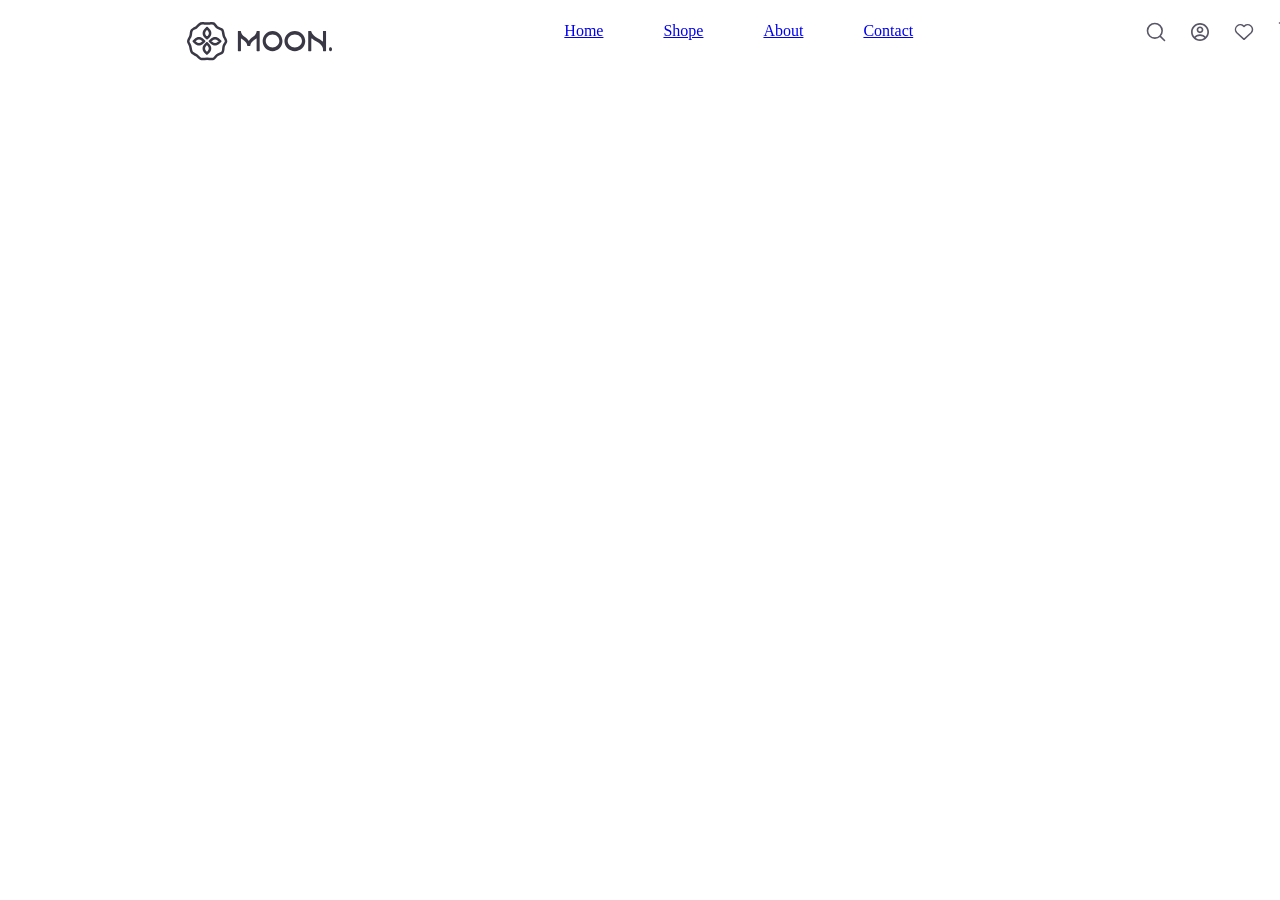
==== indexx.html @ 2fcb5119 "creat a header" ====
<!DOCTYPE html>
<html lang="en">
<head>
    <meta charset="UTF-8">
    <meta name="viewport" content="width=device-width, initial-scale=1.0">
    <title>Document</title>
    <link rel="stylesheet" href="./assets/mainn.css"/>
</head>
<body>
    <div class="header">
        <div class="logo">
            <img src="./images/logo.svg"/>
        </div>
        <div class="list">
            <ul class="ditails">
                <li><a href=#>Home</a></li>
                <li><a href=#>Shope</a></li>
                <li><a href=#>About</a></li>
                <li><a href=#>Contact</a></li>
            </ul>
        </div>
        <div class="icon">
            <ul class="image">
                <li><img src="./images/Search.svg"/></li>
                <li><img src="./images/Avatar.svg"/></li>
                <li><img src="./images/Heart.svg"/></li>
                <li><img src="./images/Shopping cart.svg"/></li>
            </ul>
        </div>
    </div>
    
</body>
</html>
---- assets/mainn.css ----
*{
    margin : 0;
    padding : 0;
    box-sizing: border-box;
}
.header{
    display: flex;
    gap:232.5px;
    padding: 21.84px;
    margin: 0 165px;
}
.list ul{
    list-style-type: none;
    display: flex;
    gap: 60px;
}
.icon ul{
    list-style-type: none;
    display: flex;
    gap: 24px; 
}
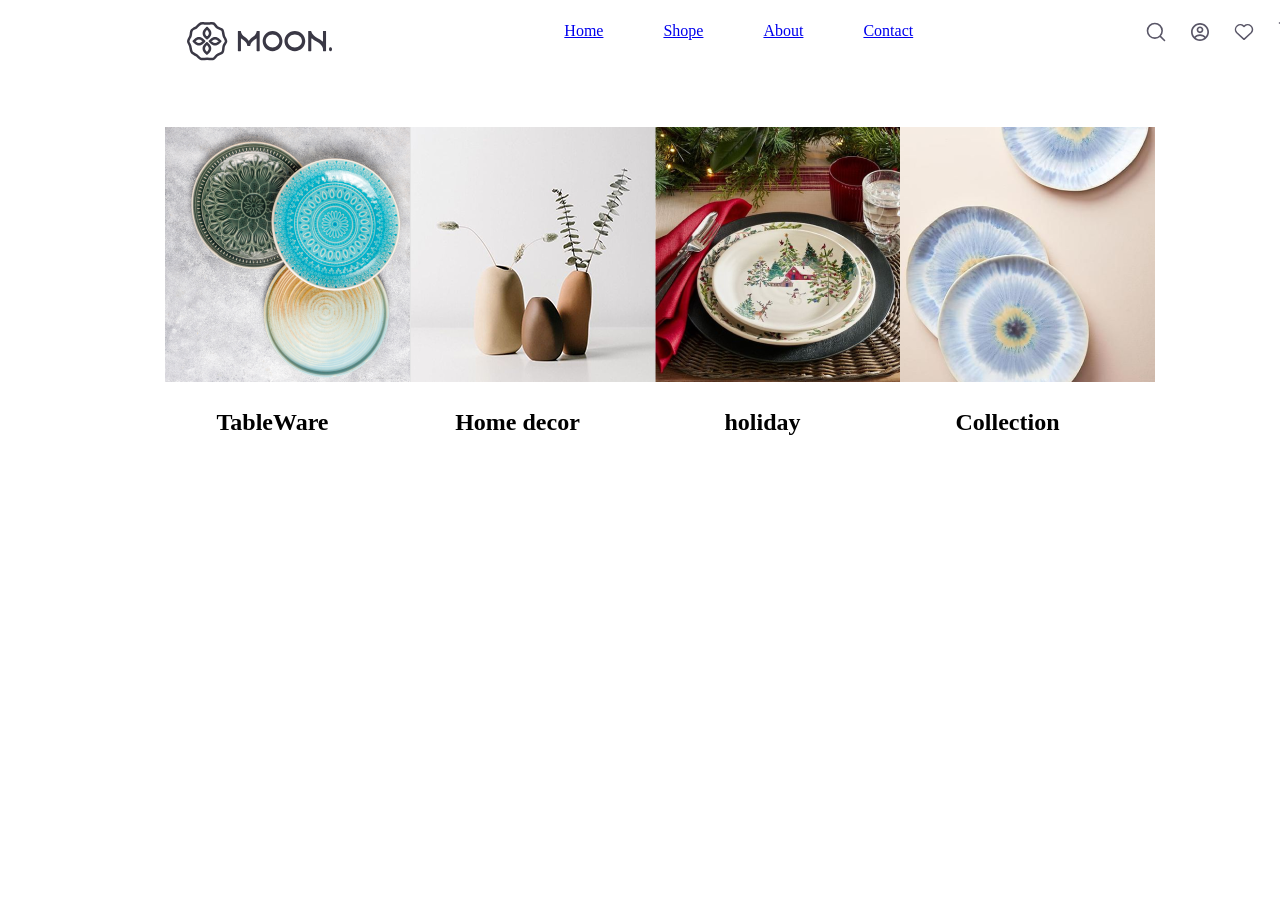
==== commit ac14c7b2: "creat a collection" ====
--- a/indexx.html
+++ b/indexx.html
@@ -1,15 +1,17 @@
 <!DOCTYPE html>
 <html lang="en">
+
 <head>
     <meta charset="UTF-8">
     <meta name="viewport" content="width=device-width, initial-scale=1.0">
     <title>Document</title>
-    <link rel="stylesheet" href="./assets/mainn.css"/>
+    <link rel="stylesheet" href="./assets/mainn.css" />
 </head>
+
 <body>
     <div class="header">
         <div class="logo">
-            <img src="./images/logo.svg"/>
+            <img src="./images/logo.svg" />
         </div>
         <div class="list">
             <ul class="ditails">
@@ -21,13 +23,32 @@
         </div>
         <div class="icon">
             <ul class="image">
-                <li><img src="./images/Search.svg"/></li>
-                <li><img src="./images/Avatar.svg"/></li>
-                <li><img src="./images/Heart.svg"/></li>
-                <li><img src="./images/Shopping cart.svg"/></li>
+                <li><img src="./images/Search.svg" /></li>
+                <li><img src="./images/Avatar.svg" /></li>
+                <li><img src="./images/Heart.svg" /></li>
+                <li><img src="./images/Shopping cart.svg" /></li>
             </ul>
         </div>
     </div>
-    
+    <div class="collections">
+        <div class="collection">
+            <img src="./images/tableware.png"/>
+            <h2>TableWare</h2>
+        </div>
+        <div class="collection">
+            <img src="./images/home decor.png"/>
+            <h2>Home decor</h2>
+        </div>
+        <div class="collection">
+            <img src="./images/holiday.png"/>
+            <h2>holiday</h2>
+        </div>
+        <div class="collection">
+            <img src="./images/collection.png"/>
+            <h2>Collection</h2>
+        </div>
+    </div>
+
 </body>
+
 </html>
--- a/assets/mainn.css
+++ b/assets/mainn.css
@@ -19,3 +19,21 @@
     display: flex;
     gap: 24px; 
 }
+.collections{
+    display: flex;
+    text-align: center;
+    gap: 30px;
+    flex-wrap: wrap;
+    padding-top: 40px;
+    padding-bottom: 40px;
+     margin: 0 165px;
+}
+.collection{
+    width:calc((100% - 90px)/4);
+}
+.img{
+    width:100%;
+}
+h2{
+    margin-top: 23px;
+}
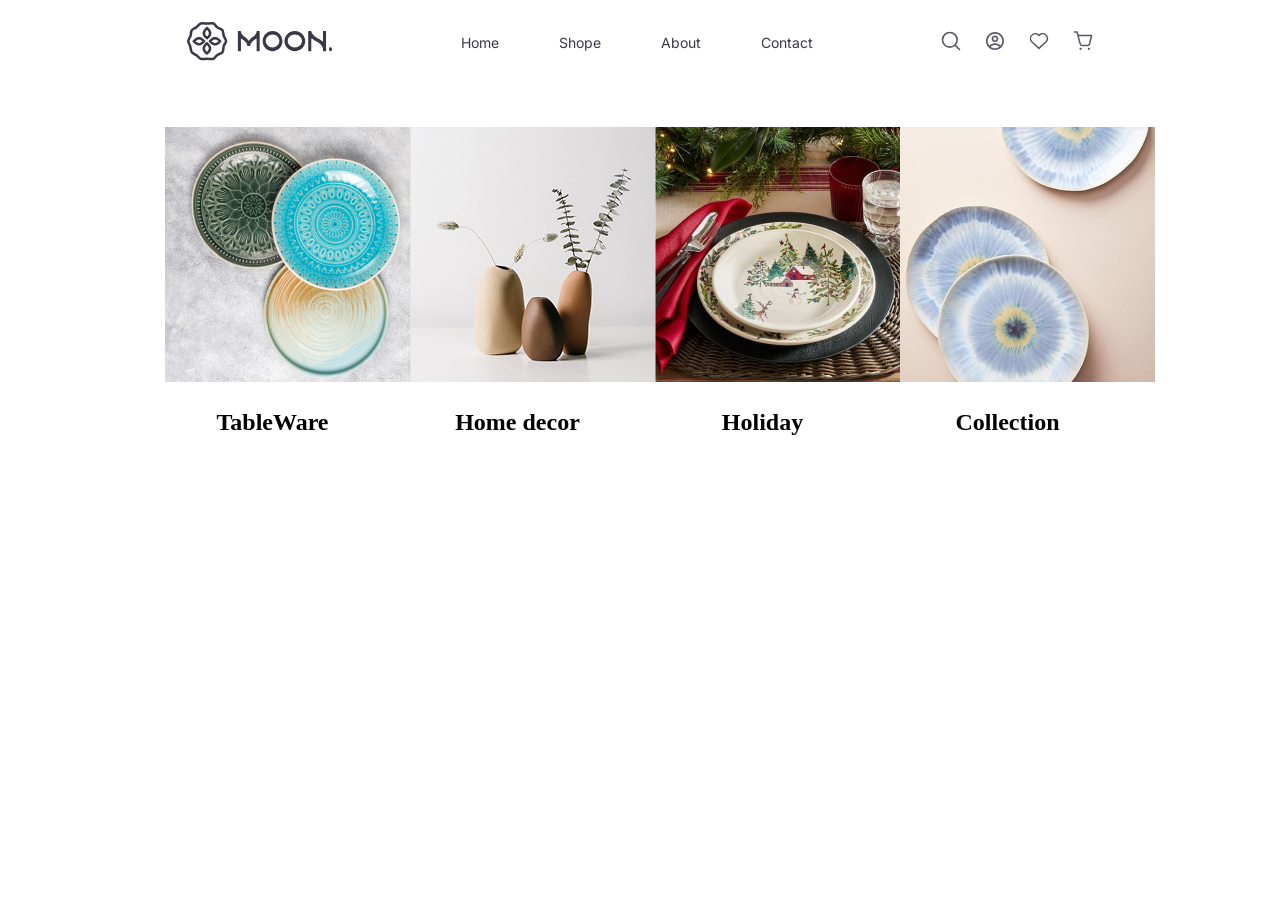
==== commit 60556649: "editing fonts" ====
--- a/indexx.html
+++ b/indexx.html
@@ -5,47 +5,60 @@
     <meta charset="UTF-8">
     <meta name="viewport" content="width=device-width, initial-scale=1.0">
     <title>Document</title>
+    <link rel="preconnect" href="https://fonts.googleapis.com">
+    <link rel="preconnect" href="https://fonts.gstatic.com" crossorigin>
+    <link
+        href="https://fonts.googleapis.com/css2?family=Inter:ital,opsz,wght@0,14..32,100..900;1,14..32,100..900&display=swap"
+        rel="stylesheet">
     <link rel="stylesheet" href="./assets/mainn.css" />
 </head>
 
 <body>
     <div class="header">
-        <div class="logo">
-            <img src="./images/logo.svg" />
-        </div>
-        <div class="list">
-            <ul class="ditails">
-                <li><a href=#>Home</a></li>
-                <li><a href=#>Shope</a></li>
-                <li><a href=#>About</a></li>
-                <li><a href=#>Contact</a></li>
-            </ul>
-        </div>
-        <div class="icon">
-            <ul class="image">
-                <li><img src="./images/Search.svg" /></li>
-                <li><img src="./images/Avatar.svg" /></li>
-                <li><img src="./images/Heart.svg" /></li>
-                <li><img src="./images/Shopping cart.svg" /></li>
-            </ul>
+        <div class="container">
+            <div class="row">
+                <div class="logo">
+                    <img src="./images/logo.svg" />
+                </div>
+                <div class="list">
+                    <ul class="ditails">
+                        <li><a href=#>Home</a></li>
+                        <li><a href=#>Shope</a></li>
+                        <li><a href=#>About</a></li>
+                        <li><a href=#>Contact</a></li>
+                    </ul>
+                </div>
+                <div class="icon">
+                    <ul class="image">
+                        <li><img src="./images/Search.svg" /></li>
+                        <li><img src="./images/Avatar.svg" /></li>
+                        <li><img src="./images/Heart.svg" /></li>
+                        <li><img src="./images/Shopping cart.svg" /></li>
+                    </ul>
+                </div>
+            </div>
         </div>
     </div>
     <div class="collections">
-        <div class="collection">
-            <img src="./images/tableware.png"/>
-            <h2>TableWare</h2>
-        </div>
-        <div class="collection">
-            <img src="./images/home decor.png"/>
-            <h2>Home decor</h2>
-        </div>
-        <div class="collection">
-            <img src="./images/holiday.png"/>
-            <h2>holiday</h2>
-        </div>
-        <div class="collection">
-            <img src="./images/collection.png"/>
-            <h2>Collection</h2>
+        <div class="container">
+            <div class="row">
+                <div class="collection">
+                    <img src="./images/tableware.png" />
+                    <h2>TableWare</h2>
+                </div>
+                <div class="collection">
+                    <img src="./images/home decor.png" />
+                    <h2>Home decor</h2>
+                </div>
+                <div class="collection">
+                    <img src="./images/holiday.png" />
+                    <h2>Holiday</h2>
+                </div>
+                <div class="collection">
+                    <img src="./images/collection.png" />
+                    <h2>Collection</h2>
+                </div>
+            </div>
         </div>
     </div>
 
--- a/assets/mainn.css
+++ b/assets/mainn.css
@@ -4,10 +4,21 @@
     box-sizing: border-box;
 }
 .header{
-    display: flex;
-    gap:232.5px;
+    
     padding: 21.84px;
-    margin: 0 165px;
+    
+    
+}
+.container{
+    margin: 0 auto;
+    width: calc(100% - 330px);
+
+}
+.row{
+        display: flex;
+        justify-content: space-between;
+        align-items: center;
+        flex-wrap: wrap;  
 }
 .list ul{
     list-style-type: none;
@@ -26,14 +37,21 @@
     flex-wrap: wrap;
     padding-top: 40px;
     padding-bottom: 40px;
-     margin: 0 165px;
+    
 }
 .collection{
     width:calc((100% - 90px)/4);
+    text-align: center;
 }
 .img{
     width:100%;
 }
 h2{
     margin-top: 23px;
+}
+a{
+    text-decoration: none;
+    font-size: 14px;
+    font-family: "Inter", sans-serif;
+    color:#3A3845;
 }
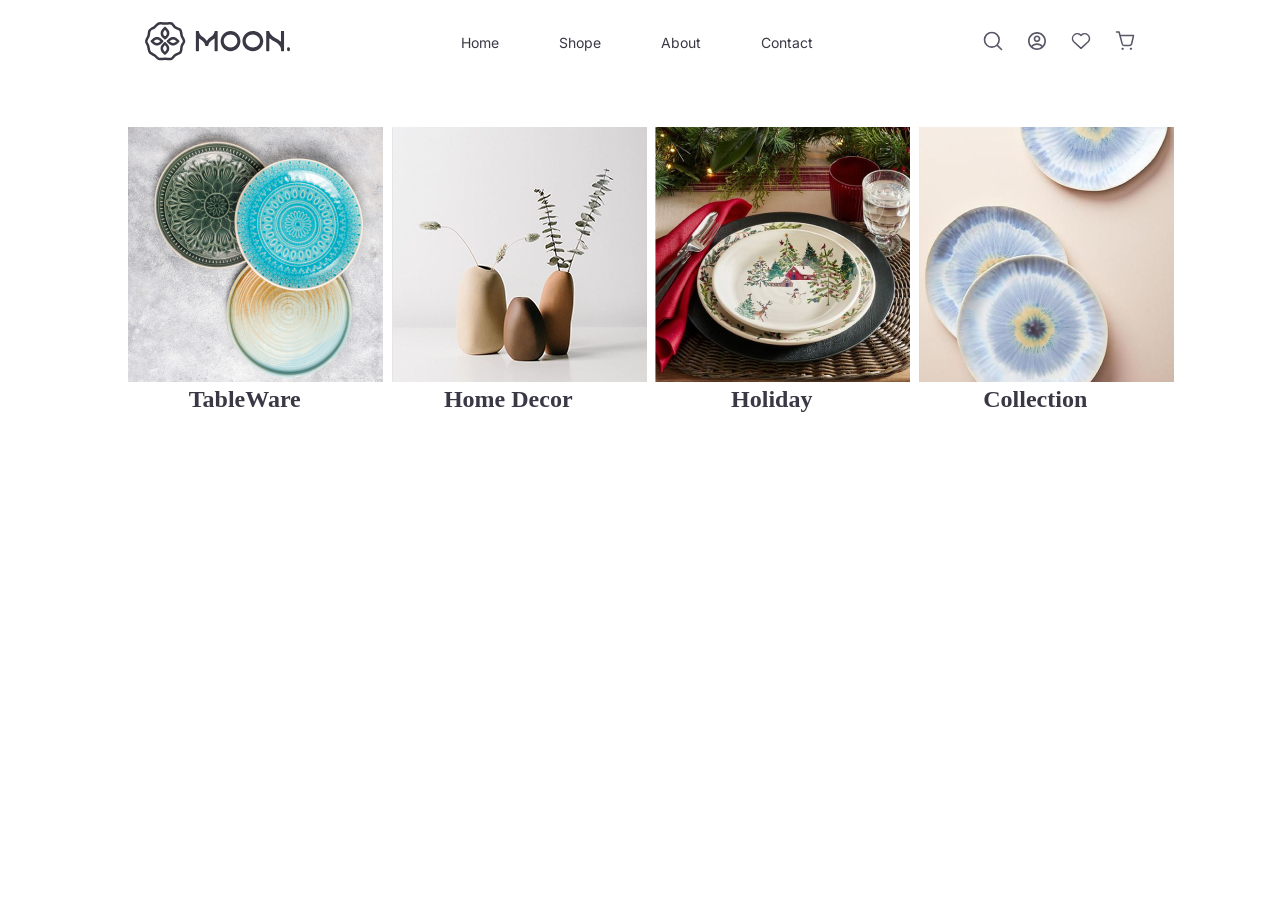
==== commit 9f9f8df7: "creat a responsive header & collection" ====
--- a/indexx.html
+++ b/indexx.html
@@ -17,6 +17,9 @@
     <div class="header">
         <div class="container">
             <div class="row">
+                <div class="menu">
+                    <img src="./images/icons/Menu.svg" />
+                </div>
                 <div class="logo">
                     <img src="./images/logo.svg" />
                 </div>
--- a/assets/mainn.css
+++ b/assets/mainn.css
@@ -1,57 +1,117 @@
-*{
-    margin : 0;
-    padding : 0;
+* {
+    margin: 0;
+    padding: 0;
     box-sizing: border-box;
 }
-.header{
-    
+
+html {
+    --primaryColor: #3A3845;
+}
+
+.header {
+
     padding: 21.84px;
-    
-    
-}
-.container{
-    margin: 0 auto;
-    width: calc(100% - 330px);
+
 
 }
-.row{
-        display: flex;
-        justify-content: space-between;
-        align-items: center;
-        flex-wrap: wrap;  
+
+.container {
+    margin: 0 auto;
+    width: calc(100% - 20%);
+
 }
-.list ul{
+
+.row {
+    display: flex;
+    justify-content: space-between;
+    align-items: center;
+    flex-wrap: wrap;
+}
+
+.list ul {
     list-style-type: none;
     display: flex;
     gap: 60px;
 }
-.icon ul{
+
+.icon ul {
     list-style-type: none;
     display: flex;
-    gap: 24px; 
+    gap: 24px;
 }
-.collections{
+
+.menu {
+    display: none;
+}
+
+.collections {
     display: flex;
     text-align: center;
     gap: 30px;
     flex-wrap: wrap;
     padding-top: 40px;
     padding-bottom: 40px;
-    
+
 }
-.collection{
-    width:calc((100% - 90px)/4);
+
+.collection {
+    width: calc((100% - 90px)/4);
     text-align: center;
 }
-.img{
-    width:100%;
+
+.img {
+    width: 100%;
 }
-h2{
-    margin-top: 23px;
+
+h2 {
+    /*margin-top: 23px;*/
+    text-transform: capitalize;
+    /*color:#3A3845;*/
+    color: var(--primaryColor);
 }
-a{
+
+a {
     text-decoration: none;
     font-size: 14px;
     font-family: "Inter", sans-serif;
-    color:#3A3845;
+    /*color:#3A3845;*/
+    color: var(--primaryColor);
+}
+
+@media screen and (min-width:0) and (max-width:996px) {
+    .list {
+        display: none;
+    }
+
+    .icon {
+        display: none;
+    }
+
+    .menu {
+        display: flex;
+    }
+}
+
+@media screen and (min-width:0) and (max-width:400px) {
+    .collections .row {
+        flex-direction: column;
+    }
+
+    .collection {
+        width: 100%;
+    }
+}
+
+@media screen and (min-width:401px) and (max-width:770px) {
+    .collection {
+        width: calc((100% - 30px)/2);
+
+    }
+}
+
+@media screen and (min-width:771px) and (max-width:900px) {
+    .collection {
+        width: calc((100% - 60px)/3);
+
+    }
 }
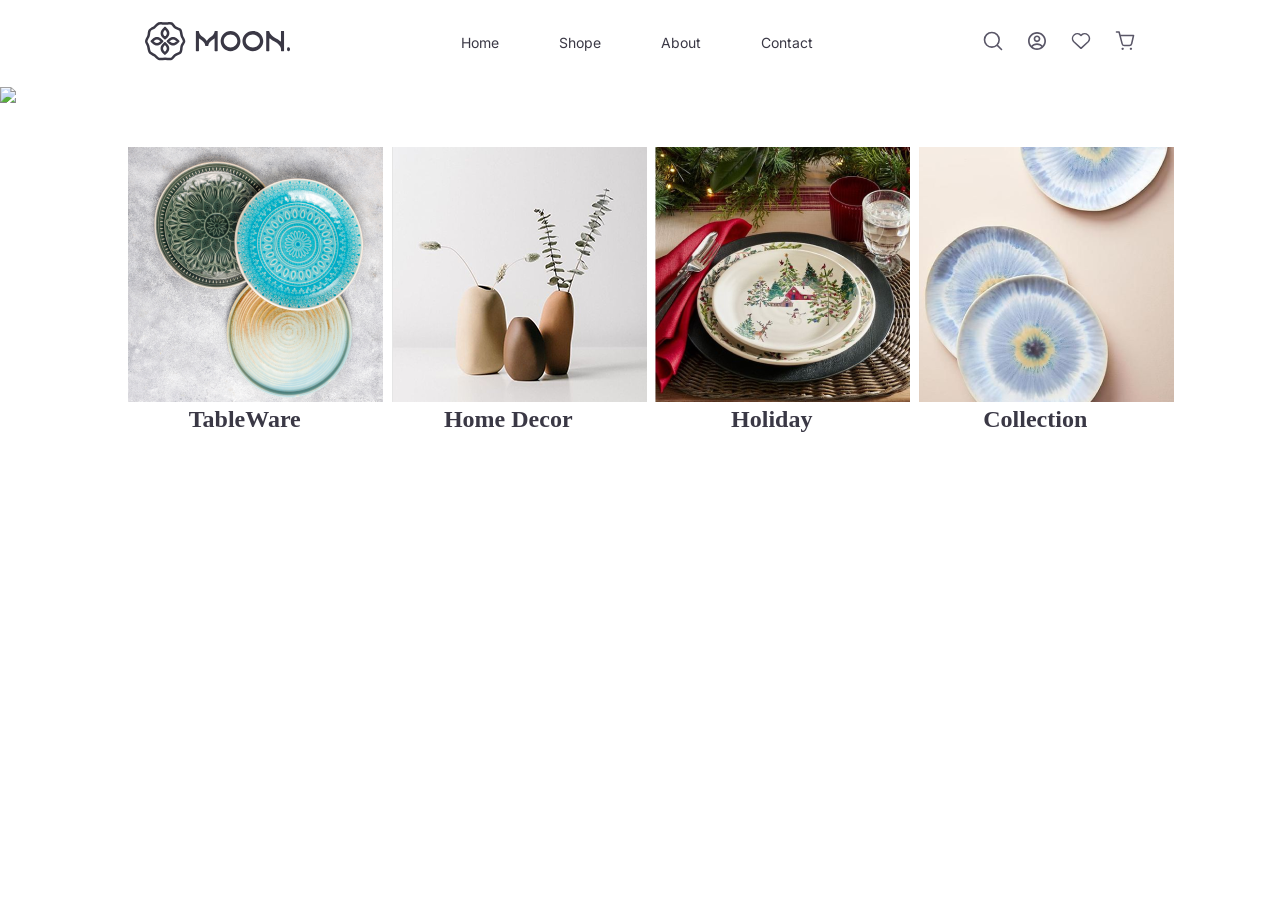
==== commit 243bc81f: "creat hero section" ====
--- a/indexx.html
+++ b/indexx.html
@@ -42,6 +42,9 @@
             </div>
         </div>
     </div>
+    <div clas="hero">
+        <img src="./images/Slider.svg" />
+    </div>
     <div class="collections">
         <div class="container">
             <div class="row">
--- a/assets/mainn.css
+++ b/assets/mainn.css
@@ -13,6 +13,12 @@
     padding: 21.84px;
 
 
+}
+
+.hero {
+    height: 640px;
+    width: 1440px;
+    display: flex;
 }
 
 .container {
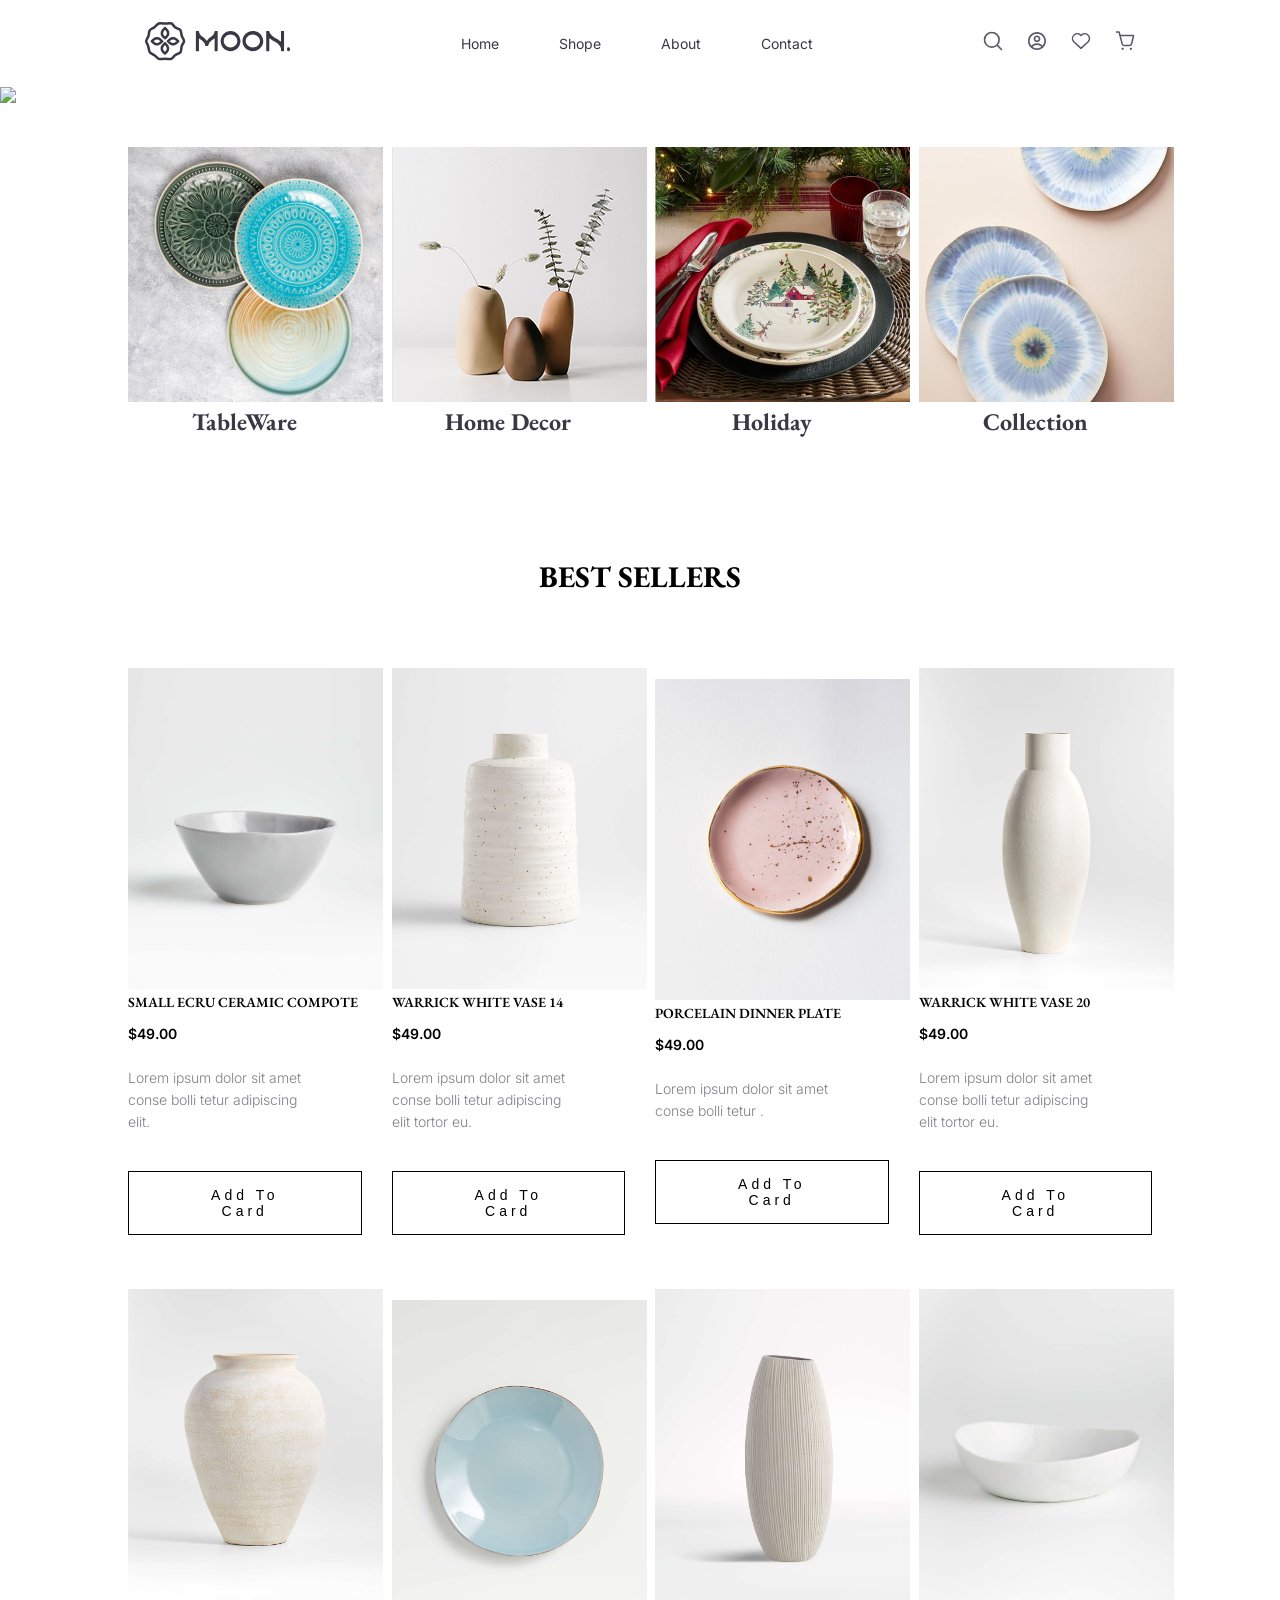
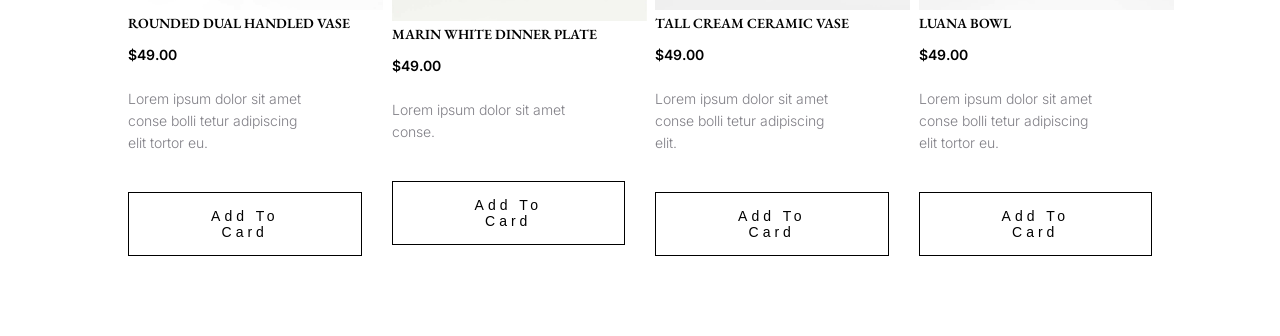
==== commit a9f1e8e1: "creat best sellers section" ====
--- a/indexx.html
+++ b/indexx.html
@@ -8,7 +8,7 @@
     <link rel="preconnect" href="https://fonts.googleapis.com">
     <link rel="preconnect" href="https://fonts.gstatic.com" crossorigin>
     <link
-        href="https://fonts.googleapis.com/css2?family=Inter:ital,opsz,wght@0,14..32,100..900;1,14..32,100..900&display=swap"
+        href="https://fonts.googleapis.com/css2?family=EB+Garamond:ital,wght@0,400..800;1,400..800&family=Inter:ital,opsz,wght@0,14..32,100..900;1,14..32,100..900&display=swap"
         rel="stylesheet">
     <link rel="stylesheet" href="./assets/mainn.css" />
 </head>
@@ -68,6 +68,102 @@
         </div>
     </div>
 
+    <div class="best_sellers">
+        <h2>Best Sellers</h2>
+        <div class="container">
+            <div class="row">
+                <div class="item">
+                    <div class="item-img">
+                        <img src="./images/Image.svg" />
+                    </div>
+                    <div class="item-info">
+                        <h3>Small Ecru Ceramic Compote</h3>
+                        <span class="price">$49.00</span>
+                        <p>Lorem ipsum dolor sit amet conse bolli tetur adipiscing elit.</p>
+                        <button class="add-to-card">Add To Card</button>
+                    </div>
+                </div>
+                <div class="item">
+                    <div class="item-img">
+                        <img src="./images/Image (1).svg" />
+                    </div>
+                    <div class="item-info">
+                        <h3>Warrick White Vase 14</h3>
+                        <span class="price">$49.00</span>
+                        <p>Lorem ipsum dolor sit amet conse bolli tetur adipiscing elit tortor eu.</p>
+                        <button class="add-to-card">Add To Card</button>
+                    </div>
+                </div>
+                <div class="item">
+                    <div class="item-img">
+                        <img src="./images/Image (2).svg" />
+                    </div>
+                    <div class="item-info">
+                        <h3>Porcelain Dinner Plate</h3>
+                        <span class="price">$49.00</span>
+                        <p>Lorem ipsum dolor sit amet conse bolli tetur .</p>
+                        <button class="add-to-card">Add To Card</button>
+                    </div>
+                </div>
+                <div class="item">
+                    <div class="item-img">
+                        <img src="./images/Image (3).svg" />
+                    </div>
+                    <div class="item-info">
+                        <h3>Warrick White Vase 20</h3>
+                        <span class="price">$49.00</span>
+                        <p>Lorem ipsum dolor sit amet conse bolli tetur adipiscing elit tortor eu.</p>
+                        <button class="add-to-card">Add To Card</button>
+                    </div>
+                </div>
+                <div class="item">
+                    <div class="item-img">
+                        <img src="./images/Image (4).svg" />
+                    </div>
+                    <div class="item-info">
+                        <h3>Rounded Dual Handled Vase</h3>
+                        <span class="price">$49.00</span>
+                        <p>Lorem ipsum dolor sit amet conse bolli tetur adipiscing elit tortor eu.</p>
+                        <button class="add-to-card">Add To Card</button>
+                    </div>
+                </div>
+                <div class="item">
+                    <div class="item-img">
+                        <img src="./images/Image (9).svg" />
+                    </div>
+                    <div class="item-info">
+                        <h3>Marin White Dinner Plate</h3>
+                        <span class="price">$49.00</span>
+                        <p>Lorem ipsum dolor sit amet conse.</p>
+                        <button class="add-to-card">Add To Card</button>
+                    </div>
+                </div>
+                <div class="item">
+                    <div class="item-img">
+                        <img src="./images/Image (8).svg" />
+                    </div>
+                    <div class="item-info">
+                        <h3>Tall Cream Ceramic Vase</h3>
+                        <span class="price">$49.00</span>
+                        <p>Lorem ipsum dolor sit amet conse bolli tetur adipiscing elit.</p>
+                        <button class="add-to-card">Add To Card</button>
+                    </div>
+                </div>
+                <div class="item">
+                    <div class="item-img">
+                        <img src="./images/Image (7).svg" />
+                    </div>
+                    <div class="item-info">
+                        <h3>Luana Bowl</h3>
+                        <span class="price">$49.00</span>
+                        <p>Lorem ipsum dolor sit amet conse bolli tetur adipiscing elit tortor eu.</p>
+                        <button class="add-to-card">Add To Card</button>
+                    </div>
+                </div>
+            </div>
+        </div>
+    </div>
+
 </body>
 
 </html>
--- a/assets/mainn.css
+++ b/assets/mainn.css
@@ -6,6 +6,20 @@
 
 html {
     --primaryColor: #3A3845;
+    --primaryfont: "Inter";
+}
+
+h1,
+h2,
+h3,
+h4,
+h5,
+h6 {
+    font-family: "EB Garamond", serif;
+}
+
+body {
+    font-family: var(--primaryfont);
 }
 
 .header {
@@ -13,6 +27,14 @@
     padding: 21.84px;
 
 
+}
+
+.header a {
+    text-decoration: none;
+    font-size: 14px;
+    font-family: "Inter", sans-serif;
+    /*color:#3A3845;*/
+    color: var(--primaryColor);
 }
 
 .hero {
@@ -60,29 +82,25 @@
 
 }
 
-.collection {
-    width: calc((100% - 90px)/4);
-    text-align: center;
-}
-
-.img {
-    width: 100%;
-}
-
-h2 {
+.collections h2 {
     /*margin-top: 23px;*/
     text-transform: capitalize;
     /*color:#3A3845;*/
     color: var(--primaryColor);
 }
 
-a {
-    text-decoration: none;
-    font-size: 14px;
-    font-family: "Inter", sans-serif;
-    /*color:#3A3845;*/
-    color: var(--primaryColor);
-}
+.collection {
+    width: calc((100% - 90px)/4);
+    text-align: center;
+}
+
+
+.img {
+    width: 100%;
+}
+
+
+
 
 @media screen and (min-width:0) and (max-width:996px) {
     .list {
@@ -120,4 +138,81 @@
         width: calc((100% - 60px)/3);
 
     }
+}
+
+.demo img {
+    width: 555px;
+    height: 348px;
+}
+
+.best_sellers {
+    text-align: center;
+    padding: 80px 0;
+}
+.best_sellers .item {
+    text-align: left;
+}
+.best_sellers h2{
+    font-size: 30px;
+    font-weight:  700;
+    text-transform: uppercase;
+    letter-spacing: 0;
+    margin-bottom: 48px;
+}
+.best_sellers h3{
+    font-size: 14px;
+    font-weight:  600;
+    text-transform: uppercase;
+    letter-spacing: 6%;
+    margin-bottom: 12px;
+}
+.best_sellers .price{
+    font-size: 14px;
+    font-weight:  600;
+}
+.best_sellers p{
+    color: #807F86;
+    width:80%;
+    font-size: 14px;
+    font-weight:  300;
+    line-height: 22px;
+    margin-top: 24px;
+    margin-bottom: 38px;
+}
+.best_sellers .add-to-card{
+    padding:15px 81px;
+    background-color: #fff;
+    border: 1px solid #000;
+    letter-spacing: 4px;
+    font-size: 14px;
+    font-weight: 400;
+    width: 100%;
+}
+.best_sellers .item{
+    margin-top: 24px;
+    width:calc((100% - 90px)/4);
+}
+.best_sellers .row{
+    gap:30px;
+}
+@media screen and (min-width:0) and (max-width:400px){
+    .best_sellers .item{
+        width:100%;
+    }
+}
+@media screen and (min-width:401px) and (max-width:700px){
+    .best_sellers .item{
+        width:calc((100% - 30px)/2);
+    }
+        .best_sellers .add-to-card{
+        padding: 15px 50px;
+    }
+}
+@media screen and (min-width:701px) and (max-width:960px){
+    .best_sellers .item{
+        width:calc((100% - 60px)/3);
+    }
+    .best_sellers .add-to-card{
+        padding: 15px 50px;
+    }
 }
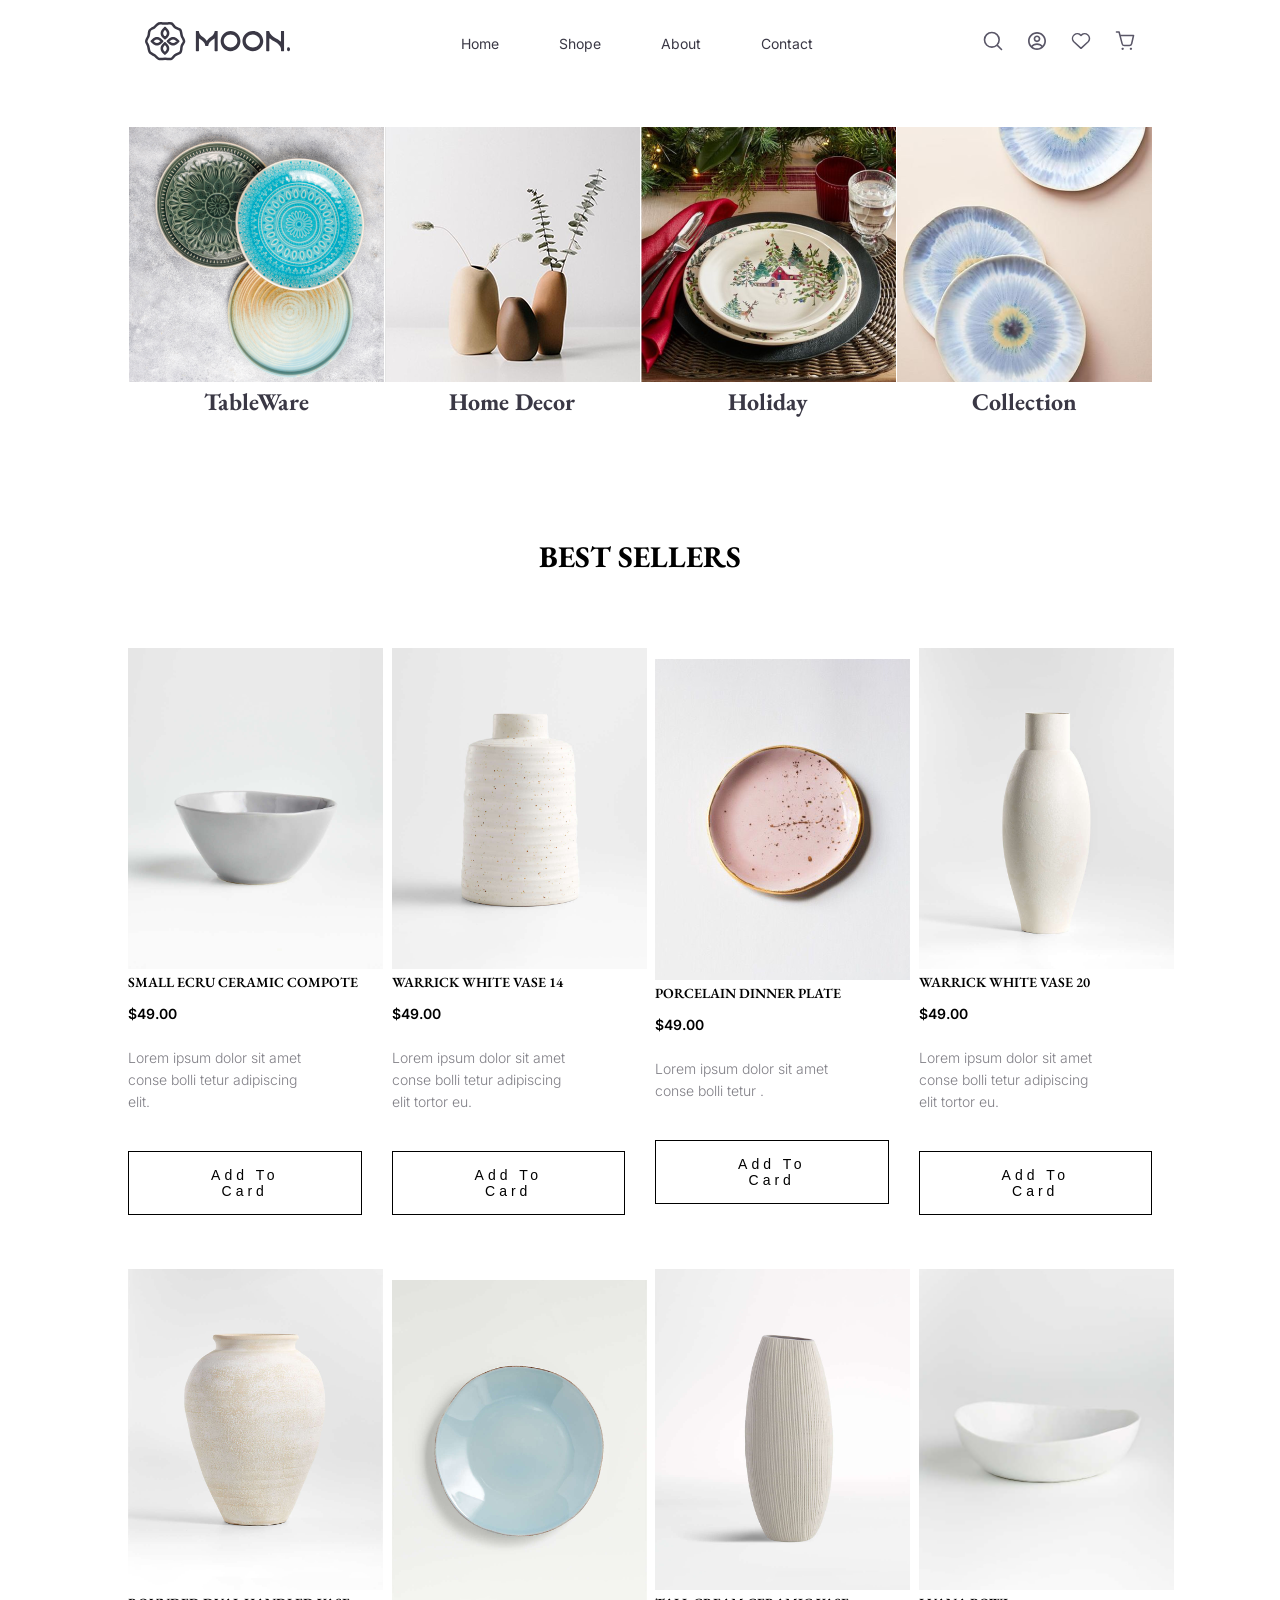
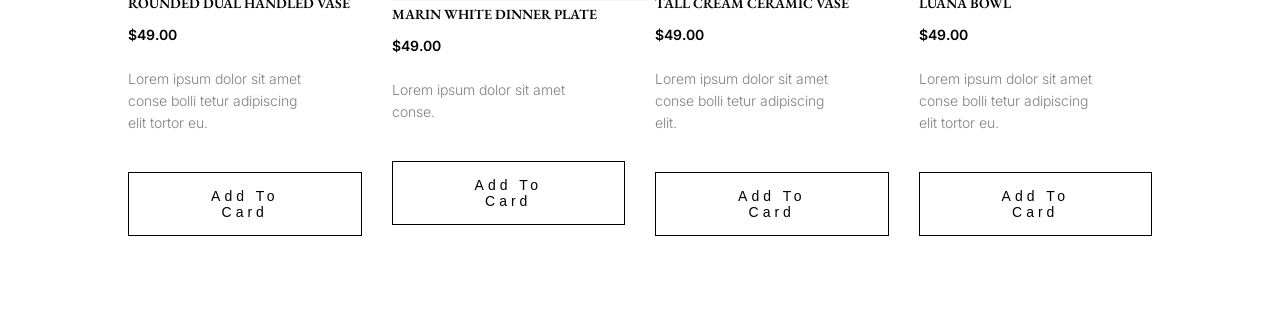
==== commit 2d86ce66: "editing head" ====
--- a/indexx.html
+++ b/indexx.html
@@ -33,17 +33,17 @@
                 </div>
                 <div class="icon">
                     <ul class="image">
-                        <li><img src="./images/Search.svg" /></li>
-                        <li><img src="./images/Avatar.svg" /></li>
-                        <li><img src="./images/Heart.svg" /></li>
-                        <li><img src="./images/Shopping cart.svg" /></li>
+                        <li><a href="#"><img src="./images/Search.svg" /></a></li>
+                        <li><a href="#"><img src="./images/Avatar.svg" /></a></li>
+                        <li><a href="#"><img src="./images/Heart.svg" /></a></li>
+                        <li><a href="#"><img src="./images/Shopping cart.svg" /></a></li>
                     </ul>
                 </div>
             </div>
         </div>
     </div>
     <div clas="hero">
-        <img src="./images/Slider.svg" />
+       
     </div>
     <div class="collections">
         <div class="container">
--- a/assets/mainn.css
+++ b/assets/mainn.css
@@ -25,8 +25,7 @@
 .header {
 
     padding: 21.84px;
-
-
+   
 }
 
 .header a {
@@ -35,12 +34,21 @@
     font-family: "Inter", sans-serif;
     /*color:#3A3845;*/
     color: var(--primaryColor);
+    transition-property: color;
+    transition-duration: 2s;
+}
+
+.header a:hover{
+    color:#2388ff;
 }
 
 .hero {
     height: 640px;
     width: 1440px;
     display: flex;
+    flex-shrink: 0;
+    background-image: url('./../images/flat-lay-composition-different-sized-plates\ 1.png');
+    background-repeat: no-repeat;
 }
 
 .container {
@@ -54,6 +62,8 @@
     justify-content: space-between;
     align-items: center;
     flex-wrap: wrap;
+   
+   /* grid-template-columns: repeat(auto-fit,minmax(250px,1fr));*/
 }
 
 .list ul {
@@ -66,10 +76,16 @@
     list-style-type: none;
     display: flex;
     gap: 24px;
+
+}
+
+.icon a{
+    cursor: pointer;
 }
 
 .menu {
     display: none;
+    flex-shrink: 0;
 }
 
 .collections {
@@ -90,8 +106,11 @@
 }
 
 .collection {
-    width: calc((100% - 90px)/4);
+   /* width: 200px;
+    flex-grow: 1;*/
     text-align: center;
+    flex: 1 0 200px;
+
 }
 
 
@@ -140,10 +159,7 @@
     }
 }
 
-.demo img {
-    width: 555px;
-    height: 348px;
-}
+
 
 .best_sellers {
     text-align: center;
@@ -187,6 +203,12 @@
     font-size: 14px;
     font-weight: 400;
     width: 100%;
+    transition: background-color 1.2s , color 1.2s;
+}
+.item:hover .add-to-card {
+    background-color: #2388ff;
+    color:#fff;
+    cursor: pointer;
 }
 .best_sellers .item{
     margin-top: 24px;
